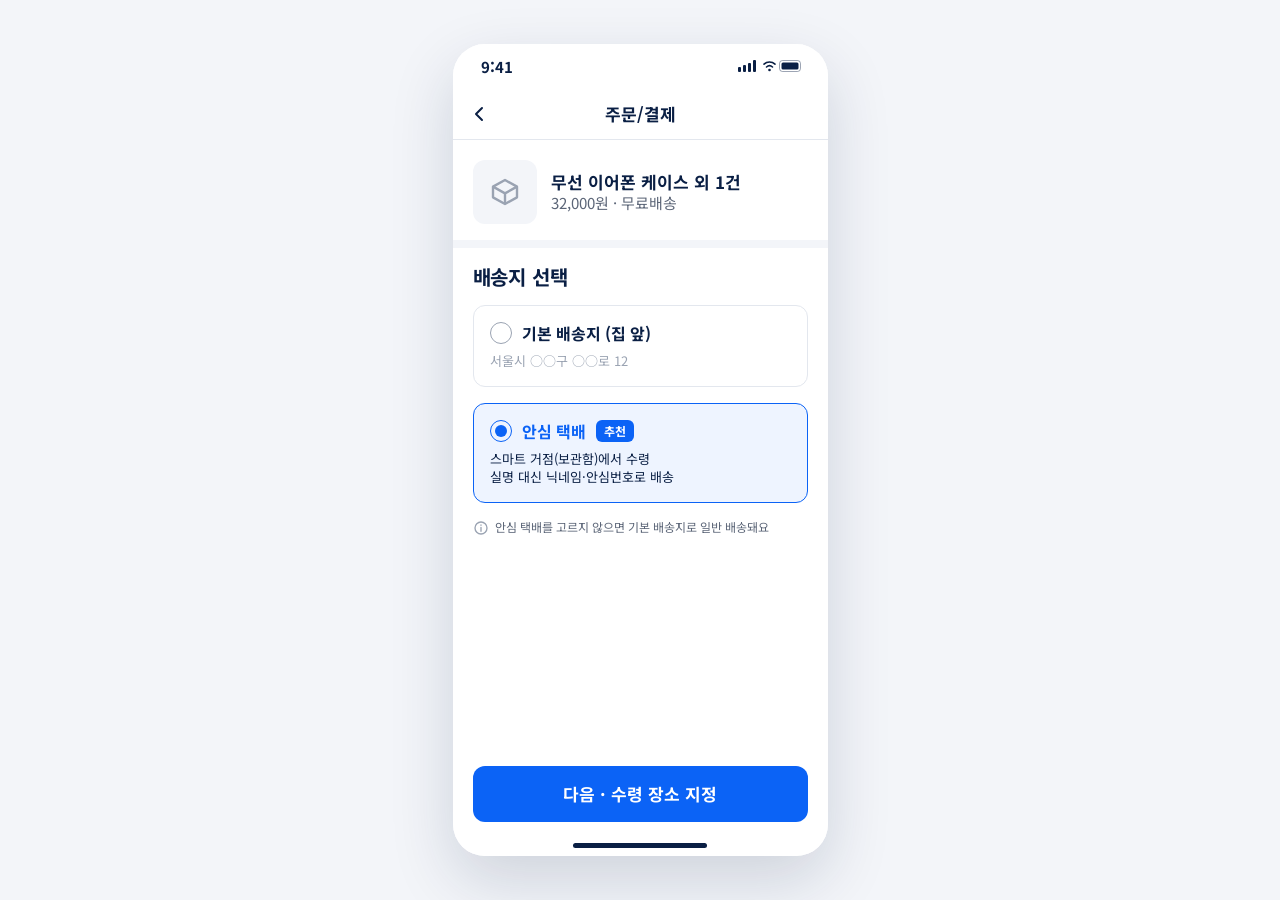
==== index.html @ 2c4c34c6 "Create index.html" ====
<!DOCTYPE html>
<html lang="ko">
<head>
  <meta charset="UTF-8" />
  <meta name="viewport" content="width=device-width, initial-scale=1, viewport-fit=cover" />
  <title>오는길택배 · 실명 없이, 내 일정에 맞춰 받는 안심 택배</title>
  <link rel="preconnect" href="https://fonts.googleapis.com" />
  <link rel="preconnect" href="https://fonts.gstatic.com" crossorigin />
  <link href="https://fonts.googleapis.com/css2?family=Noto+Sans+KR:wght@400;500;700&display=swap" rel="stylesheet" />
  <link rel="stylesheet" href="style.css" />
</head>
<body>
<main class="device" aria-live="polite">

  <!-- 공통 아이콘 -->
  <svg width="0" height="0" style="position:absolute" aria-hidden="true">
    <symbol id="i-back" viewBox="0 0 24 24"><path d="M15 18l-6-6 6-6" fill="none" stroke="currentColor" stroke-width="2" stroke-linecap="round" stroke-linejoin="round"/></symbol>
    <symbol id="i-check" viewBox="0 0 24 24"><path d="M6 12.5l4 4 8-9" fill="none" stroke="currentColor" stroke-width="2.4" stroke-linecap="round" stroke-linejoin="round"/></symbol>
    <symbol id="i-box" viewBox="0 0 24 24"><g fill="none" stroke="currentColor" stroke-width="1.8" stroke-linejoin="round"><path d="M21 8l-9-5-9 5v8l9 5 9-5V8z"/><path d="M3 8l9 5 9-5M12 13v8"/></g></symbol>
    <symbol id="i-lock" viewBox="0 0 24 24"><g fill="none" stroke="currentColor" stroke-width="2"><rect x="5" y="10" width="14" height="10" rx="2"/><path d="M8 10V7a4 4 0 0 1 8 0v3"/></g></symbol>
    <symbol id="i-info" viewBox="0 0 24 24"><g fill="none" stroke="currentColor" stroke-width="2" stroke-linecap="round"><circle cx="12" cy="12" r="9"/><path d="M12 11v6M12 7.5v.5"/></g></symbol>
    <symbol id="i-status" viewBox="0 0 66 12"><g fill="currentColor"><rect x="0" y="7" width="3" height="5" rx="1"/><rect x="5" y="5" width="3" height="7" rx="1"/><rect x="10" y="3" width="3" height="9" rx="1"/><rect x="15" y="0" width="3" height="12" rx="1"/><circle cx="31.5" cy="10" r="1.3"/><rect x="43.5" y="2.5" width="17" height="7" rx="1.5"/></g><path d="M26 4.2a8 8 0 0 1 11 0M28.5 7a4.5 4.5 0 0 1 6 0" fill="none" stroke="currentColor" stroke-width="1.6" stroke-linecap="round"/><rect x="41.5" y="0.5" width="21" height="11" rx="3" fill="none" stroke="currentColor" opacity=".4"/></symbol>
  </svg>

  <!-- ===================== 01 주문/결제 · 배송지 선택 ===================== -->
  <section class="screen is-active" id="s1" aria-label="주문/결제">
    <div class="status-bar"><span>9:41</span><svg width="66" height="12"><use href="#i-status"/></svg></div>
    <header class="nav-bar">
      <button class="back" aria-label="뒤로"><svg width="24" height="24"><use href="#i-back"/></svg></button>
      <h1 class="t-headline">주문/결제</h1>
    </header>
    <div class="content">
      <div class="product">
        <div class="thumb c-muted"><svg width="32" height="32"><use href="#i-box"/></svg></div>
        <div>
          <p class="t-body bold">무선 이어폰 케이스 외 1건</p>
          <p class="t-subhead c-gray">32,000원 · 무료배송</p>
        </div>
      </div>
      <div class="divider"></div>
      <h2 class="t-title3 bold">배송지 선택</h2>

      <div role="radiogroup" aria-label="배송지" style="display:flex;flex-direction:column;gap:16px">
        <button class="card option" role="radio" aria-checked="false" data-delivery="home">
          <span class="row"><span class="radio"></span><span class="t-callout bold option-title">기본 배송지 (집 앞)</span></span>
          <span class="t-footnote c-muted">서울시 ○○구 ○○로 12</span>
        </button>
        <button class="card option is-selected" role="radio" aria-checked="true" data-delivery="safe">
          <span class="row"><span class="radio"></span><span class="t-callout bold option-title">안심 택배</span><span class="tag solid">추천</span></span>
          <span class="t-footnote">스마트 거점(보관함)에서 수령<br />실명 대신 닉네임·안심번호로 배송</span>
        </button>
      </div>

      <p class="hint t-caption1 c-gray"><svg class="c-muted" width="16" height="16"><use href="#i-info"/></svg>안심 택배를 고르지 않으면 기본 배송지로 일반 배송돼요</p>
    </div>
    <div class="footer"><button class="btn btn-primary" id="s1-next">다음 · 수령 장소 지정</button></div>
    <div class="home-indicator"></div>
  </section>

  <!-- ===================== 02 보관함 위치 선택 ===================== -->
  <section class="screen" id="s2" aria-label="보관함 위치 선택">
    <div class="status-bar"><span>9:41</span><svg width="66" height="12"><use href="#i-status"/></svg></div>
    <header class="nav-bar">
      <button class="back" data-go="s1" aria-label="뒤로"><svg width="24" height="24"><use href="#i-back"/></svg></button>
      <h1 class="t-headline">보관함 위치 선택</h1>
    </header>
    <div class="content" style="gap:14px">
      <div class="map" aria-label="보관함 지도">
        <svg class="roads" viewBox="0 0 335 168" preserveAspectRatio="none" aria-hidden="true">
          <path d="M-10 120 L345 92" stroke="#fff" stroke-width="14"/><path d="M120 -10 L150 178" stroke="#fff" stroke-width="12"/>
          <path d="M250 -10 L235 178" stroke="#fff" stroke-width="8"/><path d="M-10 40 L345 55" stroke="#fff" stroke-width="6"/>
          <rect x="20" y="62" width="80" height="44" rx="6" fill="#E3E7EE"/><rect x="170" y="10" width="56" height="36" rx="6" fill="#E3E7EE"/><rect x="262" y="110" width="60" height="44" rx="6" fill="#E3E7EE"/>
        </svg>
        <span class="pin" style="left:18%;top:18%"></span>
        <span class="pin" style="left:87%;top:42%"></span>
        <span class="pin" style="left:61%;top:83%"></span>
        <span class="pin is-selected c-white" style="left:42%;top:52%"><svg width="18" height="18"><use href="#i-box"/></svg></span>
      </div>

      <div class="card is-selected" style="gap:4px;background:var(--white)">
        <div style="display:flex;gap:8px;align-items:center"><span class="t-callout bold">중앙역 보관함</span><span class="tag">가까운 거점</span></div>
        <p class="t-footnote c-gray">1번 출구 앞 · 퇴근 동선 · 24시간</p>
      </div>

      <div class="card surface" style="gap:10px">
        <div class="row-between"><span class="t-subhead c-gray">현재 사용 가능</span><span class="t-title3 bold c-blue">4 / 12칸</span></div>
        <div class="progress" role="progressbar" aria-valuenow="4" aria-valuemin="0" aria-valuemax="12"><span></span></div>
        <div class="row-between t-footnote"><span>소형 2칸</span><span>중형 1칸</span><span>대형 1칸</span></div>
        <p class="t-caption1 c-muted">칸 번호는 기사님이 택배 크기에 맞게 배정해요</p>
      </div>

      <h2 class="t-body bold">픽업 희망 시간</h2>
      <div class="chips" data-group="day">
        <button class="chip">오늘</button><button class="chip is-selected">내일</button><button class="chip">모레</button>
      </div>
      <div class="chips" data-group="time">
        <button class="chip">오후</button><button class="chip is-selected">저녁</button><button class="chip">밤</button>
      </div>
    </div>
    <div class="footer"><button class="btn btn-primary" data-go="s3">이 위치로 선택</button></div>
    <div class="home-indicator"></div>
  </section>

  <!-- ===================== 03 안심 배송 정보 ===================== -->
  <section class="screen" id="s3" aria-label="안심 배송 정보">
    <div class="status-bar"><span>9:41</span><svg width="66" height="12"><use href="#i-status"/></svg></div>
    <header class="nav-bar">
      <button class="back" data-go="s2" aria-label="뒤로"><svg width="24" height="24"><use href="#i-back"/></svg></button>
      <h1 class="t-headline">안심 배송 정보</h1>
    </header>
    <div class="content">
      <div class="card is-selected">
        <label class="check"><input type="checkbox" id="chk-all" checked /><span class="box c-white"><svg width="18" height="18"><use href="#i-check"/></svg></span>안심 배송 정보 사용</label>
      </div>

      <div style="display:flex;flex-direction:column;gap:8px">
        <label class="check"><input type="checkbox" id="chk-nick" checked /><span class="box c-white"><svg width="18" height="18"><use href="#i-check"/></svg></span>닉네임 사용</label>
        <div class="field" id="field-nick"><span class="t-body bold c-blue">졸린 수달</span><span class="tag">자동 발급</span></div>
      </div>
      <div style="display:flex;flex-direction:column;gap:8px">
        <label class="check"><input type="checkbox" id="chk-phone" checked /><span class="box c-white"><svg width="18" height="18"><use href="#i-check"/></svg></span>안심번호 사용</label>
        <div class="field" id="field-phone"><span class="t-body bold c-blue">050-1234-5678</span><span class="tag">자동 발급</span></div>
      </div>

      <p class="t-subhead c-gray">송장 미리보기</p>
      <div class="card invoice">
        <p class="line t-footnote"><span class="c-gray">받는 분</span><b class="c-blue" id="inv-name">졸린 수달</b></p>
        <p class="line t-footnote"><span class="c-gray" id="inv-phone-label">안심번호</span><b class="c-blue" id="inv-phone">050-1234-5678</b></p>
        <div class="barcode" id="barcode" aria-hidden="true"></div>
      </div>
      <p class="hint t-caption1 bold c-teal" id="safe-msg"><svg width="16" height="16"><use href="#i-lock"/></svg><span>실명·실제 번호는 송장에 인쇄되지 않아요</span></p>
    </div>
    <div class="footer"><button class="btn btn-primary" data-go="s4">32,000원 결제하기</button></div>
    <div class="home-indicator"></div>
  </section>

  <!-- ===================== 04 알림 · 배송 완료·비밀번호 안내 ===================== -->
  <section class="screen bg-gray" id="s4" aria-label="오는길택배 알림">
    <div class="status-bar"><span>9:41</span><svg width="66" height="12"><use href="#i-status"/></svg></div>
    <header class="nav-bar">
      <button class="back" data-go="s3" aria-label="뒤로"><svg width="24" height="24"><use href="#i-back"/></svg></button>
      <h1 class="t-headline">오는길택배</h1>
    </header>
    <div class="content" style="gap:12px">
      <div class="sender"><span class="avatar c-white"><svg width="18" height="18"><use href="#i-box"/></svg></span><span class="t-subhead bold">오는길택배</span></div>
      <div class="bubble">
        <p class="t-footnote bold c-gray">주문 완료 안내</p>
        <p class="t-subhead">중앙역 보관함 · <span class="pickup-text">내일 저녁</span> 픽업으로 접수됐어요</p>
        <p class="t-caption1 c-muted">오후 2:14</p>
      </div>
      <article class="notice">
        <div class="notice-head"><svg width="18" height="18"><use href="#i-lock"/></svg><span class="t-callout bold">배송 완료 · 비밀번호 안내</span></div>
        <div class="notice-body">
          <p class="t-callout"><span class="nick-text">졸린 수달</span>님, 택배가<br />중앙역 보관함 05번 칸에 보관됐어요.</p>
          <div class="pw-box">
            <span class="t-footnote c-gray">비밀번호</span>
            <span class="t-title1 bold c-blue pw-num">482913</span>
            <span class="t-caption1 c-gray">내일 23:00까지 보관</span>
          </div>
          <button class="btn btn-primary btn-sm" data-go="s5">수령 정보 보기</button>
        </div>
      </article>
      <p class="t-caption1 c-muted center">수령 후에는 ‘파기 완료 안내’가 이어서 와요</p>
    </div>
    <div class="home-indicator"></div>
  </section>

  <!-- ===================== 05 수령 웹 · 비밀번호 확인·수령 ===================== -->
  <section class="screen" id="s5" aria-label="택배 수령">
    <div class="status-bar"><span>9:41</span><svg width="66" height="12"><use href="#i-status"/></svg></div>
    <header class="nav-bar"><h1 class="t-headline">택배 수령</h1></header>
    <div class="content" style="gap:14px">
      <div class="center">
        <p class="t-title3 bold">중앙역 보관함 · 1번 출구 앞</p>
        <p class="t-footnote c-gray">위탁 장소 안내 · 기사님 배정 칸</p>
      </div>
      <div class="locker" id="locker" aria-label="보관함 배치도, 05번 칸 배정"></div>
      <p class="t-subhead bold c-blue center">배정된 05번 칸 · 비밀번호 확인</p>
      <div class="code" aria-label="비밀번호 4 8 2 9 1 3"><span>4</span><span>8</span><span>2</span><span>9</span><span>1</span><span>3</span></div>
      <p class="t-footnote c-gray center">보관함 키패드에 비밀번호를 누르세요</p>
      <div class="card" style="padding:14px 16px">
        <p class="t-footnote bold c-gray">수령하면</p>
        <div class="row-between t-footnote"><span>비밀번호</span><b class="c-blue">만료</b></div>
        <div class="row-between t-footnote"><span>개인정보 · 송장 데이터</span><b class="c-blue">자동 파기</b></div>
        <div class="row-between t-footnote"><span>파기 완료 안내</span><b class="c-teal">알림 전송</b></div>
      </div>
    </div>
    <div class="footer"><button class="btn btn-primary" id="s5-done">수령 완료</button></div>
    <div class="home-indicator"></div>
  </section>

  <!-- ===================== 06 수령 완료 · 정보 파기 완료 ===================== -->
  <section class="screen" id="s6" aria-label="수령 완료">
    <div class="status-bar"><span>9:41</span><svg width="66" height="12"><use href="#i-status"/></svg></div>
    <header class="nav-bar"><h1 class="t-headline">수령 완료</h1></header>
    <div class="content" style="gap:20px">
      <div class="done-hero">
        <div class="done-ring"><div class="c-white"><svg width="36" height="36"><use href="#i-check"/></svg></div></div>
        <p class="t-title1 bold">수령 완료!</p>
        <p class="t-body c-gray center">개인정보와 송장 데이터가<br />안전하게 파기됐어요.</p>
      </div>
      <div class="card surface summary">
        <div class="row-between t-subhead"><span class="c-gray">수령 장소</span><b>중앙역 보관함 05번</b></div>
        <div class="row-between t-subhead"><span class="c-gray">수령 시각</span><b id="done-time">오늘 19:42</b></div>
        <div class="row-between t-subhead"><span class="c-gray">비밀번호</span><b class="c-gray">만료됨</b></div>
        <div class="row-between t-subhead"><span class="c-gray">개인정보 · 송장</span><b class="c-teal">파기 완료</b></div>
      </div>
      <p class="hint t-caption1 bold c-teal" style="justify-content:center"><svg width="16" height="16"><use href="#i-lock"/></svg>흔적 걱정 없이 집에 가세요</p>
    </div>
    <div class="footer"><button class="btn btn-primary" data-go="s1">확인</button></div>
    <div class="home-indicator"></div>
  </section>

</main>
<script src="app.js"></script>
</body>
</html>
---- style.css ----
/* =========================================================
   오는길택배 · Design Tokens (Figma "오는길택배" 컬렉션과 동일)
   ========================================================= */
:root {
  /* Color */
  --blue-600: #0050D8;   /* Pressed */
  --blue-500: #0B63F6;   /* Primary · 테크 블루 */
  --blue-100: #D6E4FF;   /* Border */
  --blue-50:  #EEF4FF;   /* Tint */
  --navy-900: #0A1F44;   /* Text 본문 */
  --gray-600: #5B6577;   /* Text 보조 */
  --gray-400: #9AA3B2;   /* Text 비활성 */
  --gray-200: #E3E7EE;   /* Line */
  --gray-100: #F3F5F9;   /* Surface 배경 */
  --white:    #FFFFFF;
  --teal-500: #00B8A9;   /* Success */
  --red-500:  #F04452;   /* Error */

  /* Radius */
  --radius-sm: 8px;
  --radius-md: 12px;
  --radius-lg: 16px;
  --radius-full: 999px;

  /* Space */
  --space-xs: 4px;
  --space-sm: 8px;
  --space-md: 16px;
  --space-lg: 20px;
  --space-xl: 24px;

  --font: "Noto Sans KR", -apple-system, BlinkMacSystemFont, "Apple SD Gothic Neo", sans-serif;
  --shadow-card: 0 4px 16px rgba(10, 31, 68, 0.08);
}

/* =========================================================
   Typography · iOS Large(Default) 스케일 (size / line-height)
   ========================================================= */
.t-large-title { font-size: 34px; line-height: 41px; letter-spacing: -0.01em; }
.t-title1      { font-size: 28px; line-height: 34px; letter-spacing: -0.01em; }
.t-title2      { font-size: 22px; line-height: 28px; letter-spacing: -0.01em; }
.t-title3      { font-size: 20px; line-height: 25px; letter-spacing: -0.01em; }
.t-headline    { font-size: 17px; line-height: 22px; font-weight: 700; }
.t-body        { font-size: 17px; line-height: 22px; }
.t-callout     { font-size: 16px; line-height: 21px; }
.t-subhead     { font-size: 15px; line-height: 20px; }
.t-footnote    { font-size: 13px; line-height: 18px; }
.t-caption1    { font-size: 12px; line-height: 16px; }
.t-caption2    { font-size: 11px; line-height: 13px; }
.bold { font-weight: 700; }

.c-blue  { color: var(--blue-500); }
.c-gray  { color: var(--gray-600); }
.c-muted { color: var(--gray-400); }
.c-teal  { color: var(--teal-500); }
.c-white { color: var(--white); }

/* =========================================================
   Base
   ========================================================= */
* { box-sizing: border-box; margin: 0; padding: 0; }
html, body { height: 100%; }
body {
  font-family: var(--font);
  color: var(--navy-900);
  background: var(--gray-100);
  -webkit-font-smoothing: antialiased;
  display: flex;
  justify-content: center;
  align-items: center;
  min-height: 100vh;
}
button { font: inherit; color: inherit; background: none; border: 0; cursor: pointer; }
button:focus-visible, [tabindex]:focus-visible { outline: 2px solid var(--blue-500); outline-offset: 2px; }

/* 데스크톱에서는 폰 프레임, 모바일에서는 전체 화면 */
.device {
  position: relative;
  width: 375px;
  height: 812px;
  background: var(--white);
  border-radius: 32px;
  overflow: hidden;
  box-shadow: 0 24px 64px rgba(10, 31, 68, 0.16);
}
@media (max-width: 480px) {
  body { align-items: stretch; }
  .device { width: 100%; height: 100dvh; border-radius: 0; box-shadow: none; }
}

/* =========================================================
   Screen layout
   ========================================================= */
.screen {
  position: absolute;
  inset: 0;
  display: flex;
  flex-direction: column;
  background: var(--white);
  opacity: 0;
  transform: translateX(24px);
  pointer-events: none;
  transition: opacity .25s ease, transform .25s ease;
}
.screen.is-active { opacity: 1; transform: none; pointer-events: auto; }
.screen.bg-gray { background: var(--gray-100); }

.status-bar {
  height: 44px; flex-shrink: 0;
  display: flex; align-items: center; justify-content: space-between;
  padding: 0 24px 0 28px;
  font-size: 15px; font-weight: 700;
}
.nav-bar {
  position: relative; height: 52px; flex-shrink: 0;
  display: flex; align-items: center; justify-content: center;
  background: var(--white);
  border-bottom: 1px solid var(--gray-200);
}
.nav-bar .back {
  position: absolute; left: 8px; top: 50%; transform: translateY(-50%);
  width: 36px; height: 36px; display: grid; place-items: center; border-radius: var(--radius-sm);
}
.nav-bar .back:active { background: var(--gray-100); }

.content {
  flex: 1; overflow-y: auto;
  display: flex; flex-direction: column; gap: var(--space-md);
  padding: var(--space-lg);
}
.footer { padding: 12px var(--space-lg) 0; }
.home-indicator { height: 34px; flex-shrink: 0; display: flex; justify-content: center; align-items: flex-end; padding-bottom: 8px; }
.home-indicator::before { content: ""; width: 134px; height: 5px; border-radius: 3px; background: var(--navy-900); }

/* =========================================================
   Components
   ========================================================= */
/* Button */
.btn {
  width: 100%; height: 56px; border-radius: var(--radius-md);
  display: flex; align-items: center; justify-content: center;
  font-size: 17px; line-height: 22px; font-weight: 700;
  transition: background .15s ease, transform .1s ease;
}
.btn:active { transform: scale(.98); }
.btn-primary { background: var(--blue-500); color: var(--white); }
.btn-primary:hover { background: var(--blue-600); }
.btn-secondary { background: var(--blue-50); color: var(--blue-500); }
.btn:disabled { background: var(--gray-200); color: var(--gray-400); cursor: not-allowed; transform: none; }
.btn-sm { height: 48px; }

/* Card */
.card {
  border-radius: var(--radius-md);
  background: var(--white);
  border: 1px solid var(--gray-200);
  padding: var(--space-md);
  display: flex; flex-direction: column; gap: var(--space-sm);
}
.card.is-selected { background: var(--blue-50); border: 1.5px solid var(--blue-500); }
.card.surface { background: var(--gray-100); border: 0; }

/* Tag */
.tag {
  display: inline-flex; align-items: center; padding: 3px 8px; border-radius: 6px;
  background: var(--blue-50); color: var(--blue-500);
  font-size: 12px; line-height: 16px; font-weight: 700;
}
.tag.solid { background: var(--blue-500); color: var(--white); }

/* Radio option */
.option { text-align: left; width: 100%; }
.option .row { display: flex; align-items: center; gap: 10px; }
.radio {
  width: 22px; height: 22px; border-radius: 50%; flex-shrink: 0;
  border: 1.5px solid var(--gray-400); position: relative;
}
.option.is-selected .radio { border-color: var(--blue-500); }
.option.is-selected .radio::after {
  content: ""; position: absolute; inset: 4px; border-radius: 50%; background: var(--blue-500);
}
.option.is-selected .option-title { color: var(--blue-500); }

/* Checkbox row */
.check {
  display: inline-flex; align-items: center; gap: 10px; cursor: pointer;
  font-size: 17px; line-height: 22px; user-select: none;
}
.check input { position: absolute; opacity: 0; pointer-events: none; }
.check .box {
  width: 22px; height: 22px; border-radius: 6px; flex-shrink: 0;
  border: 1.5px solid var(--gray-400); background: var(--white);
  display: grid; place-items: center; transition: background .15s ease;
}
.check .box svg { opacity: 0; }
.check input:checked + .box { background: var(--blue-500); border-color: var(--blue-500); }
.check input:checked + .box svg { opacity: 1; }
.check input:focus-visible + .box { outline: 2px solid var(--blue-500); outline-offset: 2px; }

/* Field */
.field {
  display: flex; align-items: center; justify-content: space-between;
  padding: 14px 16px; border-radius: var(--radius-md);
  border: 1.5px solid var(--blue-100); background: var(--white);
  transition: opacity .2s ease;
}
.field.is-off { opacity: .4; }

/* Chip */
.chips { display: grid; grid-template-columns: repeat(3, 1fr); gap: var(--space-sm); }
.chip {
  height: 40px; border-radius: var(--radius-full);
  border: 1px solid var(--gray-200); background: var(--white);
  font-size: 15px; line-height: 20px;
}
.chip.is-selected { background: var(--blue-500); border-color: var(--blue-500); color: var(--white); font-weight: 700; }

/* Divider */
.divider { height: 8px; background: var(--gray-100); margin: 0 calc(var(--space-lg) * -1); flex-shrink: 0; }

/* Helper */
.hint { display: flex; gap: 6px; align-items: flex-start; }
.hint svg { flex-shrink: 0; margin-top: 1px; }
.row-between { display: flex; justify-content: space-between; align-items: center; }
.center { text-align: center; }

/* =========================================================
   Screen specifics
   ========================================================= */
/* 01 */
.product { display: flex; gap: 14px; align-items: center; }
.thumb { width: 64px; height: 64px; border-radius: var(--radius-md); background: var(--gray-100); display: grid; place-items: center; flex-shrink: 0; }

/* 02 */
.map { position: relative; height: 168px; border-radius: var(--radius-md); background: var(--gray-100); overflow: hidden; flex-shrink: 0; }
.map svg.roads { position: absolute; inset: 0; width: 100%; height: 100%; }
.pin {
  position: absolute; width: 14px; height: 14px; border-radius: 50%;
  background: var(--white); border: 2px solid var(--gray-400); transform: translate(-50%, -50%);
}
.pin.is-selected {
  width: 34px; height: 34px; border: 0; background: var(--blue-500);
  display: grid; place-items: center; box-shadow: 0 0 0 9px rgba(11, 99, 246, .15);
}
.progress { height: 6px; border-radius: 3px; background: var(--gray-200); overflow: hidden; }
.progress > span { display: block; height: 100%; width: 33.3%; background: var(--blue-500); border-radius: 3px; }

/* 03 */
.invoice { border-style: dashed; gap: 6px; }
.invoice .line { display: flex; gap: 6px; }
.barcode { display: flex; gap: 1.4px; height: 34px; margin-top: 4px; }
.barcode i { display: block; background: var(--navy-900); }

/* 04 */
.sender { display: flex; align-items: center; gap: 8px; }
.avatar { width: 32px; height: 32px; border-radius: 50%; background: var(--blue-500); display: grid; place-items: center; }
.bubble { background: var(--white); border-radius: var(--radius-md); padding: 14px 16px; display: flex; flex-direction: column; gap: 4px; }
.notice { background: var(--white); border-radius: var(--radius-lg); overflow: hidden; box-shadow: var(--shadow-card); }
.notice-head { background: var(--blue-500); color: var(--white); padding: 14px 16px; display: flex; gap: 8px; align-items: center; }
.notice-body { padding: 16px; display: flex; flex-direction: column; gap: 12px; }
.pw-box { background: var(--blue-50); border-radius: var(--radius-md); padding: 14px 16px; display: flex; flex-direction: column; gap: 4px; }
.pw-num { letter-spacing: .3em; }

/* 05 */
.locker { background: var(--gray-100); border-radius: var(--radius-lg); padding: 14px; display: grid; grid-template-columns: repeat(3, 1fr); gap: 8px; }
.cell {
  height: 34px; border-radius: var(--radius-sm); border: 1px solid var(--gray-200); background: var(--white);
  display: grid; place-items: center; font-size: 15px;
}
.cell.used { background: var(--gray-200); color: var(--gray-400); }
.cell.mine { background: var(--blue-500); border-color: var(--blue-500); color: var(--white); font-weight: 700; animation: pulse 1.6s ease-in-out infinite; }
@keyframes pulse { 50% { box-shadow: 0 0 0 5px rgba(11, 99, 246, .2); } }
.code { display: flex; justify-content: center; gap: 8px; }
.code span {
  width: 44px; height: 52px; border-radius: 10px; border: 1.5px solid var(--blue-500);
  display: grid; place-items: center; color: var(--blue-500);
  font-size: 22px; line-height: 28px; font-weight: 700;
}

/* 06 */
.done-hero { display: flex; flex-direction: column; align-items: center; gap: 12px; padding-top: 28px; }
.done-ring { width: 96px; height: 96px; border-radius: 50%; background: rgba(0, 184, 169, .12); display: grid; place-items: center; }
.done-ring > div { width: 64px; height: 64px; border-radius: 50%; background: var(--teal-500); display: grid; place-items: center; animation: pop .4s ease-out; }
@keyframes pop { from { transform: scale(.6); opacity: 0; } }
.summary { gap: 12px; padding: 18px 16px; }

@media (prefers-reduced-motion: reduce) {
  *, *::before, *::after { animation: none !important; transition: none !important; }
}
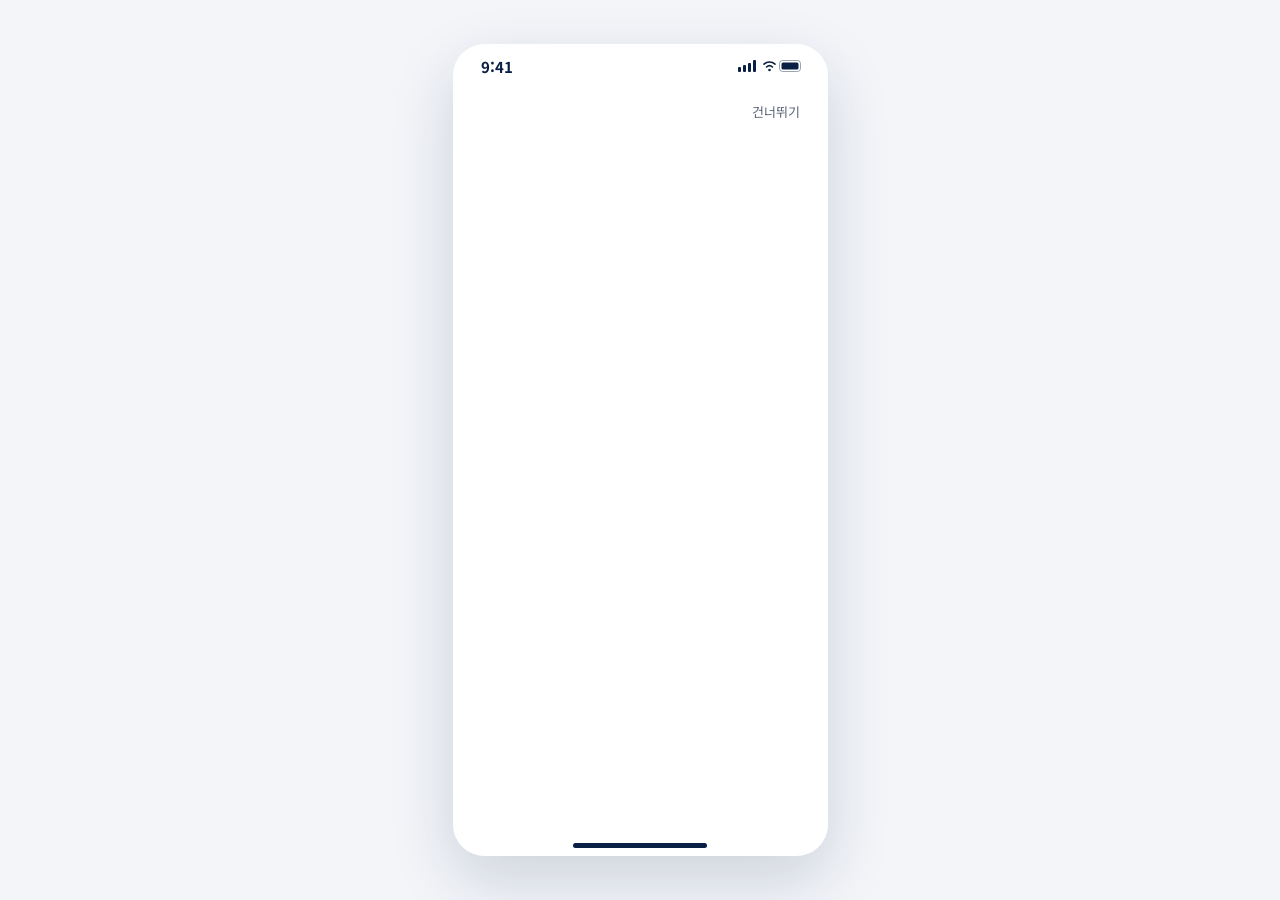
==== commit cd462fb9: "Update index.html" ====
--- a/index.html
+++ b/index.html
@@ -10,50 +10,64 @@
   <link rel="stylesheet" href="style.css" />
 </head>
 <body>
-<main class="device" aria-live="polite">
-
-  <!-- 공통 아이콘 -->
+<main class="device">
+
   <svg width="0" height="0" style="position:absolute" aria-hidden="true">
     <symbol id="i-back" viewBox="0 0 24 24"><path d="M15 18l-6-6 6-6" fill="none" stroke="currentColor" stroke-width="2" stroke-linecap="round" stroke-linejoin="round"/></symbol>
-    <symbol id="i-check" viewBox="0 0 24 24"><path d="M6 12.5l4 4 8-9" fill="none" stroke="currentColor" stroke-width="2.4" stroke-linecap="round" stroke-linejoin="round"/></symbol>
     <symbol id="i-box" viewBox="0 0 24 24"><g fill="none" stroke="currentColor" stroke-width="1.8" stroke-linejoin="round"><path d="M21 8l-9-5-9 5v8l9 5 9-5V8z"/><path d="M3 8l9 5 9-5M12 13v8"/></g></symbol>
     <symbol id="i-lock" viewBox="0 0 24 24"><g fill="none" stroke="currentColor" stroke-width="2"><rect x="5" y="10" width="14" height="10" rx="2"/><path d="M8 10V7a4 4 0 0 1 8 0v3"/></g></symbol>
     <symbol id="i-info" viewBox="0 0 24 24"><g fill="none" stroke="currentColor" stroke-width="2" stroke-linecap="round"><circle cx="12" cy="12" r="9"/><path d="M12 11v6M12 7.5v.5"/></g></symbol>
+    <symbol id="i-refresh" viewBox="0 0 24 24"><g fill="none" stroke="currentColor" stroke-width="2.2" stroke-linecap="round" stroke-linejoin="round"><path d="M20 11a8 8 0 1 0-2.3 5.7"/><path d="M20 4v7h-7"/></g></symbol>
     <symbol id="i-status" viewBox="0 0 66 12"><g fill="currentColor"><rect x="0" y="7" width="3" height="5" rx="1"/><rect x="5" y="5" width="3" height="7" rx="1"/><rect x="10" y="3" width="3" height="9" rx="1"/><rect x="15" y="0" width="3" height="12" rx="1"/><circle cx="31.5" cy="10" r="1.3"/><rect x="43.5" y="2.5" width="17" height="7" rx="1.5"/></g><path d="M26 4.2a8 8 0 0 1 11 0M28.5 7a4.5 4.5 0 0 1 6 0" fill="none" stroke="currentColor" stroke-width="1.6" stroke-linecap="round"/><rect x="41.5" y="0.5" width="21" height="11" rx="3" fill="none" stroke="currentColor" opacity=".4"/></symbol>
   </svg>
 
+  <!-- ===================== 00 스플래시 ===================== -->
+  <section class="screen is-active" id="s0" aria-label="오는길택배 시작">
+    <div class="status-bar"><span>9:41</span><svg width="66" height="12"><use href="#i-status"/></svg></div>
+    <button class="skip press" id="skip">건너뛰기</button>
+    <div class="content">
+      <div class="comments" aria-hidden="true">
+        <div class="comment"><div class="who"><span class="ava"></span><span class="t-caption1 c-muted">자취 2년차 · 1분 전</span></div><p class="t-subhead bold">현관 앞 송장에 이름이랑 번호가 그대로… 매번 찢기 귀찮아요</p></div>
+        <div class="comment"><div class="who"><span class="ava"></span><span class="t-caption1 c-muted">퇴근길 · 3분 전</span></div><p class="t-subhead bold">퇴근하면 밤인데, 택배는 하루 종일 문 앞에 방치돼요</p></div>
+        <div class="comment"><div class="who"><span class="ava"></span><span class="t-caption1 c-muted">1인 가구 · 5분 전</span></div><p class="t-subhead bold">누가 내 이름 보고 혼자 사는 거 알면 어떡하죠?</p></div>
+      </div>
+      <div class="splash-main" id="splash-main">
+        <div class="tiles" id="tiles" aria-hidden="true"><i></i><i></i><i></i><i></i><i></i><i></i><i></i><i></i><i></i></div>
+        <h1 class="t-large-title bold">이제 택배도<br /><span class="hl" id="splash-hl">실명 없이, 오는 길에</span></h1>
+        <p class="t-body c-gray">닉네임·안심번호로 주문하고<br />퇴근길 보관함에서 비밀번호로 받아요.</p>
+      </div>
+    </div>
+    <div class="footer" id="splash-cta"><button class="btn btn-primary press" data-go="s1">안심 택배 시작하기</button></div>
+    <div class="home-indicator"></div>
+  </section>
+
   <!-- ===================== 01 주문/결제 · 배송지 선택 ===================== -->
-  <section class="screen is-active" id="s1" aria-label="주문/결제">
-    <div class="status-bar"><span>9:41</span><svg width="66" height="12"><use href="#i-status"/></svg></div>
-    <header class="nav-bar">
-      <button class="back" aria-label="뒤로"><svg width="24" height="24"><use href="#i-back"/></svg></button>
+  <section class="screen" id="s1" aria-label="주문/결제">
+    <div class="status-bar"><span>9:41</span><svg width="66" height="12"><use href="#i-status"/></svg></div>
+    <header class="nav-bar">
+      <button class="back" data-back aria-label="뒤로"><svg width="24" height="24"><use href="#i-back"/></svg></button>
       <h1 class="t-headline">주문/결제</h1>
     </header>
     <div class="content">
-      <div class="product">
+      <div class="product reveal" style="--i:0">
         <div class="thumb c-muted"><svg width="32" height="32"><use href="#i-box"/></svg></div>
-        <div>
-          <p class="t-body bold">무선 이어폰 케이스 외 1건</p>
-          <p class="t-subhead c-gray">32,000원 · 무료배송</p>
-        </div>
-      </div>
-      <div class="divider"></div>
-      <h2 class="t-title3 bold">배송지 선택</h2>
-
-      <div role="radiogroup" aria-label="배송지" style="display:flex;flex-direction:column;gap:16px">
-        <button class="card option" role="radio" aria-checked="false" data-delivery="home">
+        <div><p class="t-body bold">무선 이어폰 케이스 외 1건</p><p class="t-subhead c-gray">32,000원 · 무료배송</p></div>
+      </div>
+      <div class="divider reveal" style="--i:1"></div>
+      <h2 class="t-title3 bold reveal" style="--i:2">어디서 받을까요?</h2>
+      <div role="radiogroup" aria-label="배송지" class="reveal" style="--i:3;display:flex;flex-direction:column;gap:16px">
+        <button class="card option press" role="radio" aria-checked="false" data-delivery="home">
           <span class="row"><span class="radio"></span><span class="t-callout bold option-title">기본 배송지 (집 앞)</span></span>
           <span class="t-footnote c-muted">서울시 ○○구 ○○로 12</span>
         </button>
-        <button class="card option is-selected" role="radio" aria-checked="true" data-delivery="safe">
+        <button class="card option is-selected press" role="radio" aria-checked="true" data-delivery="safe">
           <span class="row"><span class="radio"></span><span class="t-callout bold option-title">안심 택배</span><span class="tag solid">추천</span></span>
           <span class="t-footnote">스마트 거점(보관함)에서 수령<br />실명 대신 닉네임·안심번호로 배송</span>
         </button>
       </div>
-
-      <p class="hint t-caption1 c-gray"><svg class="c-muted" width="16" height="16"><use href="#i-info"/></svg>안심 택배를 고르지 않으면 기본 배송지로 일반 배송돼요</p>
-    </div>
-    <div class="footer"><button class="btn btn-primary" id="s1-next">다음 · 수령 장소 지정</button></div>
+      <p class="hint t-caption1 c-gray reveal" style="--i:4"><svg class="c-muted" width="16" height="16"><use href="#i-info"/></svg>안심 택배를 고르지 않으면 기본 배송지로 일반 배송돼요</p>
+    </div>
+    <div class="footer"><button class="btn btn-primary press" id="s1-next"><span class="label">다음 · 수령 장소 지정</span></button></div>
     <div class="home-indicator"></div>
   </section>
 
@@ -61,43 +75,36 @@
   <section class="screen" id="s2" aria-label="보관함 위치 선택">
     <div class="status-bar"><span>9:41</span><svg width="66" height="12"><use href="#i-status"/></svg></div>
     <header class="nav-bar">
-      <button class="back" data-go="s1" aria-label="뒤로"><svg width="24" height="24"><use href="#i-back"/></svg></button>
+      <button class="back" data-back aria-label="뒤로"><svg width="24" height="24"><use href="#i-back"/></svg></button>
       <h1 class="t-headline">보관함 위치 선택</h1>
     </header>
     <div class="content" style="gap:14px">
-      <div class="map" aria-label="보관함 지도">
+      <div class="map reveal" style="--i:0" id="map">
         <svg class="roads" viewBox="0 0 335 168" preserveAspectRatio="none" aria-hidden="true">
           <path d="M-10 120 L345 92" stroke="#fff" stroke-width="14"/><path d="M120 -10 L150 178" stroke="#fff" stroke-width="12"/>
           <path d="M250 -10 L235 178" stroke="#fff" stroke-width="8"/><path d="M-10 40 L345 55" stroke="#fff" stroke-width="6"/>
           <rect x="20" y="62" width="80" height="44" rx="6" fill="#E3E7EE"/><rect x="170" y="10" width="56" height="36" rx="6" fill="#E3E7EE"/><rect x="262" y="110" width="60" height="44" rx="6" fill="#E3E7EE"/>
         </svg>
-        <span class="pin" style="left:18%;top:18%"></span>
-        <span class="pin" style="left:87%;top:42%"></span>
-        <span class="pin" style="left:61%;top:83%"></span>
-        <span class="pin is-selected c-white" style="left:42%;top:52%"><svg width="18" height="18"><use href="#i-box"/></svg></span>
-      </div>
-
-      <div class="card is-selected" style="gap:4px;background:var(--white)">
-        <div style="display:flex;gap:8px;align-items:center"><span class="t-callout bold">중앙역 보관함</span><span class="tag">가까운 거점</span></div>
-        <p class="t-footnote c-gray">1번 출구 앞 · 퇴근 동선 · 24시간</p>
-      </div>
-
-      <div class="card surface" style="gap:10px">
-        <div class="row-between"><span class="t-subhead c-gray">현재 사용 가능</span><span class="t-title3 bold c-blue">4 / 12칸</span></div>
-        <div class="progress" role="progressbar" aria-valuenow="4" aria-valuemin="0" aria-valuemax="12"><span></span></div>
-        <div class="row-between t-footnote"><span>소형 2칸</span><span>중형 1칸</span><span>대형 1칸</span></div>
-        <p class="t-caption1 c-muted">칸 번호는 기사님이 택배 크기에 맞게 배정해요</p>
-      </div>
-
-      <h2 class="t-body bold">픽업 희망 시간</h2>
-      <div class="chips" data-group="day">
-        <button class="chip">오늘</button><button class="chip is-selected">내일</button><button class="chip">모레</button>
-      </div>
-      <div class="chips" data-group="time">
-        <button class="chip">오후</button><button class="chip is-selected">저녁</button><button class="chip">밤</button>
-      </div>
-    </div>
-    <div class="footer"><button class="btn btn-primary" data-go="s3">이 위치로 선택</button></div>
+      </div>
+      <div class="card is-selected locker-card reveal" style="--i:1;gap:4px;background:var(--white)" id="locker-card">
+        <div style="display:flex;gap:8px;align-items:center"><span class="t-callout bold" id="lk-name">중앙역 보관함</span><span class="tag" id="lk-tag">가까운 거점</span></div>
+        <p class="t-footnote c-gray" id="lk-desc">1번 출구 앞 · 퇴근 동선 · 24시간</p>
+      </div>
+      <div class="card surface reveal" style="--i:2;gap:10px">
+        <div class="row-between"><span class="t-subhead c-gray">현재 사용 가능</span><span class="t-title3 bold c-blue"><span id="lk-avail">0</span> / 12칸</span></div>
+        <div class="progress"><span id="lk-bar"></span></div>
+        <div class="row-between t-footnote" id="lk-sizes"><span>소형 2칸</span><span>중형 1칸</span><span>대형 1칸</span></div>
+        <p class="t-caption1 c-muted">핀을 눌러 다른 보관함도 볼 수 있어요</p>
+      </div>
+      <h2 class="t-body bold reveal" style="--i:3">언제 찾으러 갈까요?</h2>
+      <div class="chips reveal" style="--i:4" data-group="day">
+        <button class="chip press">오늘</button><button class="chip press is-selected">내일</button><button class="chip press">모레</button>
+      </div>
+      <div class="chips reveal" style="--i:5" data-group="time">
+        <button class="chip press">오후</button><button class="chip press is-selected">저녁</button><button class="chip press">밤</button>
+      </div>
+    </div>
+    <div class="footer"><button class="btn btn-primary press" id="s2-next">이 위치로 선택</button></div>
     <div class="home-indicator"></div>
   </section>
 
@@ -105,111 +112,136 @@
   <section class="screen" id="s3" aria-label="안심 배송 정보">
     <div class="status-bar"><span>9:41</span><svg width="66" height="12"><use href="#i-status"/></svg></div>
     <header class="nav-bar">
-      <button class="back" data-go="s2" aria-label="뒤로"><svg width="24" height="24"><use href="#i-back"/></svg></button>
+      <button class="back" data-back aria-label="뒤로"><svg width="24" height="24"><use href="#i-back"/></svg></button>
       <h1 class="t-headline">안심 배송 정보</h1>
     </header>
     <div class="content">
-      <div class="card is-selected">
-        <label class="check"><input type="checkbox" id="chk-all" checked /><span class="box c-white"><svg width="18" height="18"><use href="#i-check"/></svg></span>안심 배송 정보 사용</label>
-      </div>
-
-      <div style="display:flex;flex-direction:column;gap:8px">
-        <label class="check"><input type="checkbox" id="chk-nick" checked /><span class="box c-white"><svg width="18" height="18"><use href="#i-check"/></svg></span>닉네임 사용</label>
-        <div class="field" id="field-nick"><span class="t-body bold c-blue">졸린 수달</span><span class="tag">자동 발급</span></div>
-      </div>
-      <div style="display:flex;flex-direction:column;gap:8px">
-        <label class="check"><input type="checkbox" id="chk-phone" checked /><span class="box c-white"><svg width="18" height="18"><use href="#i-check"/></svg></span>안심번호 사용</label>
-        <div class="field" id="field-phone"><span class="t-body bold c-blue">050-1234-5678</span><span class="tag">자동 발급</span></div>
-      </div>
-
-      <p class="t-subhead c-gray">송장 미리보기</p>
-      <div class="card invoice">
+      <div class="card is-selected reveal" style="--i:0">
+        <label class="check"><input type="checkbox" id="chk-all" checked /><span class="box c-white"><svg width="18" height="18" viewBox="0 0 24 24"><path d="M6 12.5l4 4 8-9" fill="none" stroke="currentColor" stroke-width="2.4" stroke-linecap="round" stroke-linejoin="round"/></svg></span>안심 배송 정보 사용</label>
+      </div>
+      <div class="reveal" style="--i:1;display:flex;flex-direction:column;gap:8px">
+        <label class="check"><input type="checkbox" id="chk-nick" checked /><span class="box c-white"><svg width="18" height="18" viewBox="0 0 24 24"><path d="M6 12.5l4 4 8-9" fill="none" stroke="currentColor" stroke-width="2.4" stroke-linecap="round" stroke-linejoin="round"/></svg></span>닉네임 사용</label>
+        <div class="field" id="field-nick"><span class="t-body bold c-blue slot" id="nick-val">졸린 수달</span><button class="reroll press" id="reroll-nick"><svg width="12" height="12"><use href="#i-refresh"/></svg>다시 뽑기</button></div>
+      </div>
+      <div class="reveal" style="--i:2;display:flex;flex-direction:column;gap:8px">
+        <label class="check"><input type="checkbox" id="chk-phone" checked /><span class="box c-white"><svg width="18" height="18" viewBox="0 0 24 24"><path d="M6 12.5l4 4 8-9" fill="none" stroke="currentColor" stroke-width="2.4" stroke-linecap="round" stroke-linejoin="round"/></svg></span>안심번호 사용</label>
+        <div class="field" id="field-phone"><span class="t-body bold c-blue slot" id="phone-val">050-1234-5678</span><button class="reroll press" id="reroll-phone"><svg width="12" height="12"><use href="#i-refresh"/></svg>다시 뽑기</button></div>
+      </div>
+      <p class="t-subhead c-gray reveal" style="--i:3">송장 미리보기</p>
+      <div class="card invoice reveal" style="--i:4">
         <p class="line t-footnote"><span class="c-gray">받는 분</span><b class="c-blue" id="inv-name">졸린 수달</b></p>
         <p class="line t-footnote"><span class="c-gray" id="inv-phone-label">안심번호</span><b class="c-blue" id="inv-phone">050-1234-5678</b></p>
         <div class="barcode" id="barcode" aria-hidden="true"></div>
       </div>
-      <p class="hint t-caption1 bold c-teal" id="safe-msg"><svg width="16" height="16"><use href="#i-lock"/></svg><span>실명·실제 번호는 송장에 인쇄되지 않아요</span></p>
-    </div>
-    <div class="footer"><button class="btn btn-primary" data-go="s4">32,000원 결제하기</button></div>
-    <div class="home-indicator"></div>
-  </section>
-
-  <!-- ===================== 04 알림 · 배송 완료·비밀번호 안내 ===================== -->
+      <p class="hint t-caption1 bold c-teal reveal" style="--i:5" id="safe-msg"><svg width="16" height="16"><use href="#i-lock"/></svg><span>실명·실제 번호는 송장에 인쇄되지 않아요</span></p>
+    </div>
+    <div class="footer"><button class="btn btn-primary press" data-go="s4">32,000원 결제하기</button></div>
+    <div class="home-indicator"></div>
+  </section>
+
+  <!-- ===================== 04 알림 · 배송 추적 · 비밀번호 ===================== -->
   <section class="screen bg-gray" id="s4" aria-label="오는길택배 알림">
     <div class="status-bar"><span>9:41</span><svg width="66" height="12"><use href="#i-status"/></svg></div>
     <header class="nav-bar">
-      <button class="back" data-go="s3" aria-label="뒤로"><svg width="24" height="24"><use href="#i-back"/></svg></button>
+      <button class="back" data-back aria-label="뒤로"><svg width="24" height="24"><use href="#i-back"/></svg></button>
       <h1 class="t-headline">오는길택배</h1>
     </header>
     <div class="content" style="gap:12px">
-      <div class="sender"><span class="avatar c-white"><svg width="18" height="18"><use href="#i-box"/></svg></span><span class="t-subhead bold">오는길택배</span></div>
-      <div class="bubble">
+      <div class="sender reveal" style="--i:0"><span class="avatar c-white"><svg width="18" height="18"><use href="#i-box"/></svg></span><span class="t-subhead bold">오는길택배</span></div>
+      <div class="bubble reveal" style="--i:1">
         <p class="t-footnote bold c-gray">주문 완료 안내</p>
-        <p class="t-subhead">중앙역 보관함 · <span class="pickup-text">내일 저녁</span> 픽업으로 접수됐어요</p>
-        <p class="t-caption1 c-muted">오후 2:14</p>
-      </div>
-      <article class="notice">
+        <p class="t-subhead"><span class="lk-name-text">중앙역 보관함</span> · <span class="pickup-text">내일 저녁</span> 픽업으로 접수됐어요</p>
+      </div>
+      <div class="track reveal" style="--i:2">
+        <div class="row-between"><span class="t-subhead bold">배송 현황</span><span class="t-caption1 c-blue bold" id="track-status">택배사 집하 완료</span></div>
+        <div class="track-line">
+          <span class="rail"></span><span class="fill" id="track-fill"></span>
+          <span class="node" style="left:0%"></span><span class="node" style="left:50%"></span><span class="node" style="left:100%"></span>
+          <span class="truck" id="truck"><svg width="16" height="16"><use href="#i-box"/></svg></span>
+        </div>
+        <div class="track-labels" id="track-labels"><span>집하</span><span>중간 허브</span><span class="lk-name-text">중앙역 보관함</span></div>
+      </div>
+      <article class="notice" id="notice">
         <div class="notice-head"><svg width="18" height="18"><use href="#i-lock"/></svg><span class="t-callout bold">배송 완료 · 비밀번호 안내</span></div>
         <div class="notice-body">
-          <p class="t-callout"><span class="nick-text">졸린 수달</span>님, 택배가<br />중앙역 보관함 05번 칸에 보관됐어요.</p>
+          <p class="t-callout"><span class="nick-text">졸린 수달</span>님, 택배가<br /><span class="lk-name-text">중앙역 보관함</span> 05번 칸에 보관됐어요.</p>
           <div class="pw-box">
             <span class="t-footnote c-gray">비밀번호</span>
-            <span class="t-title1 bold c-blue pw-num">482913</span>
+            <span class="t-title1 bold c-blue pw-num" id="pw-num"><span>0</span><span>0</span><span>0</span><span>0</span><span>0</span><span>0</span></span>
             <span class="t-caption1 c-gray">내일 23:00까지 보관</span>
           </div>
-          <button class="btn btn-primary btn-sm" data-go="s5">수령 정보 보기</button>
+          <button class="btn btn-primary btn-sm press" data-go="s5">수령 정보 보기</button>
         </div>
       </article>
-      <p class="t-caption1 c-muted center">수령 후에는 ‘파기 완료 안내’가 이어서 와요</p>
-    </div>
-    <div class="home-indicator"></div>
-  </section>
-
-  <!-- ===================== 05 수령 웹 · 비밀번호 확인·수령 ===================== -->
+    </div>
+    <div class="home-indicator"></div>
+  </section>
+
+  <!-- ===================== 05 수령 웹 · 키패드 ===================== -->
   <section class="screen" id="s5" aria-label="택배 수령">
     <div class="status-bar"><span>9:41</span><svg width="66" height="12"><use href="#i-status"/></svg></div>
-    <header class="nav-bar"><h1 class="t-headline">택배 수령</h1></header>
-    <div class="content" style="gap:14px">
-      <div class="center">
-        <p class="t-title3 bold">중앙역 보관함 · 1번 출구 앞</p>
-        <p class="t-footnote c-gray">위탁 장소 안내 · 기사님 배정 칸</p>
-      </div>
-      <div class="locker" id="locker" aria-label="보관함 배치도, 05번 칸 배정"></div>
-      <p class="t-subhead bold c-blue center">배정된 05번 칸 · 비밀번호 확인</p>
-      <div class="code" aria-label="비밀번호 4 8 2 9 1 3"><span>4</span><span>8</span><span>2</span><span>9</span><span>1</span><span>3</span></div>
-      <p class="t-footnote c-gray center">보관함 키패드에 비밀번호를 누르세요</p>
-      <div class="card" style="padding:14px 16px">
-        <p class="t-footnote bold c-gray">수령하면</p>
-        <div class="row-between t-footnote"><span>비밀번호</span><b class="c-blue">만료</b></div>
-        <div class="row-between t-footnote"><span>개인정보 · 송장 데이터</span><b class="c-blue">자동 파기</b></div>
-        <div class="row-between t-footnote"><span>파기 완료 안내</span><b class="c-teal">알림 전송</b></div>
-      </div>
-    </div>
-    <div class="footer"><button class="btn btn-primary" id="s5-done">수령 완료</button></div>
-    <div class="home-indicator"></div>
-  </section>
-
-  <!-- ===================== 06 수령 완료 · 정보 파기 완료 ===================== -->
+    <header class="nav-bar">
+      <button class="back" data-back aria-label="뒤로"><svg width="24" height="24"><use href="#i-back"/></svg></button>
+      <h1 class="t-headline">택배 수령</h1>
+    </header>
+    <div class="content" style="gap:12px;padding-bottom:8px">
+      <div class="center reveal" style="--i:0">
+        <p class="t-title3 bold"><span class="lk-name-text">중앙역 보관함</span></p>
+        <p class="t-footnote c-gray">기사님이 배정한 칸을 찾고 있어요</p>
+      </div>
+      <div class="locker reveal" style="--i:1" id="locker"></div>
+      <p class="t-subhead bold center reveal" style="--i:2" id="code-label">비밀번호 6자리를 입력하세요</p>
+      <div class="code reveal" style="--i:3" id="code"><span></span><span></span><span></span><span></span><span></span><span></span></div>
+      <p class="t-caption1 c-gray center reveal" style="--i:4">알림으로 받은 비밀번호 · <button class="autofill" id="autofill">자동 입력</button></p>
+      <div class="keypad reveal" style="--i:5" id="keypad"></div>
+    </div>
+    <div class="home-indicator"></div>
+  </section>
+
+  <!-- ===================== 06 수령 · 파기 완료 ===================== -->
   <section class="screen" id="s6" aria-label="수령 완료">
     <div class="status-bar"><span>9:41</span><svg width="66" height="12"><use href="#i-status"/></svg></div>
     <header class="nav-bar"><h1 class="t-headline">수령 완료</h1></header>
     <div class="content" style="gap:20px">
-      <div class="done-hero">
-        <div class="done-ring"><div class="c-white"><svg width="36" height="36"><use href="#i-check"/></svg></div></div>
+      <div class="card invoice shred" id="shred">
+        <p class="t-caption1 bold status" id="shred-status">송장 정보를 파기하고 있어요…</p>
+        <p class="line t-footnote"><span class="c-gray">받는 분</span><b class="c-blue shred-text nick-text">졸린 수달</b></p>
+        <p class="line t-footnote"><span class="c-gray">안심번호</span><b class="c-blue shred-text">050-1234-5678</b></p>
+        <p class="line t-footnote"><span class="c-gray">보관 칸</span><b class="c-blue shred-text">05번 · 482913</b></p>
+      </div>
+      <div class="done-hero" id="done-hero">
+        <div class="done-ring"><div class="c-white"><svg width="36" height="36" viewBox="0 0 24 24"><path d="M6 12.5l4 4 8-9" fill="none" stroke="currentColor" stroke-width="2.6" stroke-linecap="round" stroke-linejoin="round"/></svg></div></div>
         <p class="t-title1 bold">수령 완료!</p>
         <p class="t-body c-gray center">개인정보와 송장 데이터가<br />안전하게 파기됐어요.</p>
       </div>
-      <div class="card surface summary">
-        <div class="row-between t-subhead"><span class="c-gray">수령 장소</span><b>중앙역 보관함 05번</b></div>
+      <div class="card surface summary" id="summary">
+        <div class="row-between t-subhead"><span class="c-gray">수령 장소</span><b><span class="lk-name-text">중앙역 보관함</span> 05번</b></div>
         <div class="row-between t-subhead"><span class="c-gray">수령 시각</span><b id="done-time">오늘 19:42</b></div>
         <div class="row-between t-subhead"><span class="c-gray">비밀번호</span><b class="c-gray">만료됨</b></div>
         <div class="row-between t-subhead"><span class="c-gray">개인정보 · 송장</span><b class="c-teal">파기 완료</b></div>
       </div>
-      <p class="hint t-caption1 bold c-teal" style="justify-content:center"><svg width="16" height="16"><use href="#i-lock"/></svg>흔적 걱정 없이 집에 가세요</p>
-    </div>
-    <div class="footer"><button class="btn btn-primary" data-go="s1">확인</button></div>
-    <div class="home-indicator"></div>
-  </section>
+      <p class="hint t-caption1 bold c-teal after" id="after" style="justify-content:center"><svg width="16" height="16"><use href="#i-lock"/></svg>흔적 걱정 없이 집에 가세요</p>
+    </div>
+    <div class="footer"><button class="btn btn-primary press" id="s6-done">확인</button></div>
+    <div class="home-indicator"></div>
+  </section>
+
+  <!-- 공통: 하단 시트 · 토스트 -->
+  <div class="dim" id="dim"></div>
+  <div class="sheet" id="sheet" role="dialog" aria-modal="true" aria-labelledby="sheet-title">
+    <div class="grab"></div>
+    <h2 class="t-title2 bold" id="sheet-title"><span class="lk-name-text">중앙역 보관함</span>에서<br /><span class="pickup-text">내일 저녁</span>에 받을게요</h2>
+    <div class="sum">
+      <div class="row-between t-subhead"><span class="c-gray">보관 칸</span><b>도착하면 기사님이 배정</b></div>
+      <div class="row-between t-subhead"><span class="c-gray">보관 기간</span><b>도착 후 다음 날 23시까지</b></div>
+      <div class="row-between t-subhead"><span class="c-gray">수령 방법</span><b>6자리 비밀번호</b></div>
+    </div>
+    <div class="btns">
+      <button class="btn btn-secondary press" id="sheet-cancel">다시 고를게요</button>
+      <button class="btn btn-primary press" id="sheet-ok">좋아요</button>
+    </div>
+  </div>
+  <div class="toast" id="toast" role="status"></div>
 
 </main>
 <script src="app.js"></script>
--- a/style.css
+++ b/style.css
@@ -2,288 +2,348 @@
    오는길택배 · Design Tokens (Figma "오는길택배" 컬렉션과 동일)
    ========================================================= */
 :root {
-  /* Color */
-  --blue-600: #0050D8;   /* Pressed */
-  --blue-500: #0B63F6;   /* Primary · 테크 블루 */
-  --blue-100: #D6E4FF;   /* Border */
-  --blue-50:  #EEF4FF;   /* Tint */
-  --navy-900: #0A1F44;   /* Text 본문 */
-  --gray-600: #5B6577;   /* Text 보조 */
-  --gray-400: #9AA3B2;   /* Text 비활성 */
-  --gray-200: #E3E7EE;   /* Line */
-  --gray-100: #F3F5F9;   /* Surface 배경 */
+  --blue-600: #0050D8;
+  --blue-500: #0B63F6;
+  --blue-100: #D6E4FF;
+  --blue-50:  #EEF4FF;
+  --navy-900: #0A1F44;
+  --gray-600: #5B6577;
+  --gray-400: #9AA3B2;
+  --gray-200: #E3E7EE;
+  --gray-100: #F3F5F9;
   --white:    #FFFFFF;
-  --teal-500: #00B8A9;   /* Success */
-  --red-500:  #F04452;   /* Error */
-
-  /* Radius */
+  --teal-500: #00B8A9;
+  --red-500:  #F04452;
+
   --radius-sm: 8px;
   --radius-md: 12px;
   --radius-lg: 16px;
   --radius-full: 999px;
-
-  /* Space */
-  --space-xs: 4px;
   --space-sm: 8px;
   --space-md: 16px;
   --space-lg: 20px;
-  --space-xl: 24px;
 
   --font: "Noto Sans KR", -apple-system, BlinkMacSystemFont, "Apple SD Gothic Neo", sans-serif;
-  --shadow-card: 0 4px 16px rgba(10, 31, 68, 0.08);
-}
-
-/* =========================================================
-   Typography · iOS Large(Default) 스케일 (size / line-height)
-   ========================================================= */
-.t-large-title { font-size: 34px; line-height: 41px; letter-spacing: -0.01em; }
-.t-title1      { font-size: 28px; line-height: 34px; letter-spacing: -0.01em; }
-.t-title2      { font-size: 22px; line-height: 28px; letter-spacing: -0.01em; }
-.t-title3      { font-size: 20px; line-height: 25px; letter-spacing: -0.01em; }
-.t-headline    { font-size: 17px; line-height: 22px; font-weight: 700; }
-.t-body        { font-size: 17px; line-height: 22px; }
-.t-callout     { font-size: 16px; line-height: 21px; }
-.t-subhead     { font-size: 15px; line-height: 20px; }
-.t-footnote    { font-size: 13px; line-height: 18px; }
-.t-caption1    { font-size: 12px; line-height: 16px; }
-.t-caption2    { font-size: 11px; line-height: 13px; }
+  --ease: cubic-bezier(.2, .8, .2, 1);
+  --spring: cubic-bezier(.34, 1.56, .64, 1);
+  --shadow-card: 0 4px 16px rgba(10, 31, 68, .08);
+}
+
+/* ---------- Typography · iOS Large(Default) ---------- */
+.t-large-title { font-size: 34px; line-height: 41px; letter-spacing: -.01em; }
+.t-title1   { font-size: 28px; line-height: 34px; letter-spacing: -.01em; }
+.t-title2   { font-size: 22px; line-height: 28px; letter-spacing: -.01em; }
+.t-title3   { font-size: 20px; line-height: 25px; letter-spacing: -.01em; }
+.t-headline { font-size: 17px; line-height: 22px; font-weight: 700; }
+.t-body     { font-size: 17px; line-height: 22px; }
+.t-callout  { font-size: 16px; line-height: 21px; }
+.t-subhead  { font-size: 15px; line-height: 20px; }
+.t-footnote { font-size: 13px; line-height: 18px; }
+.t-caption1 { font-size: 12px; line-height: 16px; }
+.t-caption2 { font-size: 11px; line-height: 13px; }
 .bold { font-weight: 700; }
-
-.c-blue  { color: var(--blue-500); }
-.c-gray  { color: var(--gray-600); }
+.c-blue { color: var(--blue-500); }
+.c-gray { color: var(--gray-600); }
 .c-muted { color: var(--gray-400); }
-.c-teal  { color: var(--teal-500); }
+.c-teal { color: var(--teal-500); }
 .c-white { color: var(--white); }
 
-/* =========================================================
-   Base
-   ========================================================= */
+/* ---------- Base ---------- */
 * { box-sizing: border-box; margin: 0; padding: 0; }
 html, body { height: 100%; }
 body {
-  font-family: var(--font);
-  color: var(--navy-900);
-  background: var(--gray-100);
-  -webkit-font-smoothing: antialiased;
-  display: flex;
-  justify-content: center;
-  align-items: center;
-  min-height: 100vh;
+  font-family: var(--font); color: var(--navy-900); background: var(--gray-100);
+  -webkit-font-smoothing: antialiased; -webkit-tap-highlight-color: transparent;
+  display: flex; justify-content: center; align-items: center; min-height: 100vh;
 }
 button { font: inherit; color: inherit; background: none; border: 0; cursor: pointer; }
-button:focus-visible, [tabindex]:focus-visible { outline: 2px solid var(--blue-500); outline-offset: 2px; }
-
-/* 데스크톱에서는 폰 프레임, 모바일에서는 전체 화면 */
+button:focus-visible { outline: 2px solid var(--blue-500); outline-offset: 2px; }
+
 .device {
-  position: relative;
-  width: 375px;
-  height: 812px;
-  background: var(--white);
-  border-radius: 32px;
-  overflow: hidden;
-  box-shadow: 0 24px 64px rgba(10, 31, 68, 0.16);
+  position: relative; width: 375px; height: 812px; background: var(--white);
+  border-radius: 32px; overflow: hidden; overflow: clip; box-shadow: 0 24px 64px rgba(10, 31, 68, .16);
 }
 @media (max-width: 480px) {
   body { align-items: stretch; }
   .device { width: 100%; height: 100dvh; border-radius: 0; box-shadow: none; }
 }
 
-/* =========================================================
-   Screen layout
-   ========================================================= */
+/* ---------- 화면 전환: 오른쪽에서 밀려 들어오기 ---------- */
 .screen {
-  position: absolute;
-  inset: 0;
-  display: flex;
-  flex-direction: column;
-  background: var(--white);
-  opacity: 0;
-  transform: translateX(24px);
-  pointer-events: none;
-  transition: opacity .25s ease, transform .25s ease;
-}
-.screen.is-active { opacity: 1; transform: none; pointer-events: auto; }
+  position: absolute; inset: 0; display: flex; flex-direction: column; background: var(--white);
+  transform: translateX(100%); visibility: hidden;
+  transition: transform .42s var(--ease), visibility 0s .42s;
+}
+.screen.is-active {
+  transform: none; visibility: visible; z-index: 2;
+  box-shadow: -12px 0 32px rgba(10, 31, 68, .08);
+  transition: transform .42s var(--ease), visibility 0s;
+}
+.screen.is-behind { transform: translateX(-28%); }
 .screen.bg-gray { background: var(--gray-100); }
 
+/* 제목·요소가 아래에서 떠오르기 */
+.reveal { opacity: 0; }
+.screen.is-active .reveal { animation: rise .55s var(--ease) both; animation-delay: calc(var(--i, 0) * 70ms + 140ms); }
+@keyframes rise { from { opacity: 0; transform: translateY(14px); } to { opacity: 1; transform: none; } }
+
 .status-bar {
-  height: 44px; flex-shrink: 0;
-  display: flex; align-items: center; justify-content: space-between;
-  padding: 0 24px 0 28px;
-  font-size: 15px; font-weight: 700;
+  height: 44px; flex-shrink: 0; display: flex; align-items: center; justify-content: space-between;
+  padding: 0 24px 0 28px; font-size: 15px; font-weight: 700;
 }
 .nav-bar {
-  position: relative; height: 52px; flex-shrink: 0;
-  display: flex; align-items: center; justify-content: center;
-  background: var(--white);
-  border-bottom: 1px solid var(--gray-200);
+  position: relative; height: 52px; flex-shrink: 0; display: flex; align-items: center; justify-content: center;
+  background: var(--white); border-bottom: 1px solid var(--gray-200);
 }
 .nav-bar .back {
   position: absolute; left: 8px; top: 50%; transform: translateY(-50%);
   width: 36px; height: 36px; display: grid; place-items: center; border-radius: var(--radius-sm);
 }
 .nav-bar .back:active { background: var(--gray-100); }
-
-.content {
-  flex: 1; overflow-y: auto;
-  display: flex; flex-direction: column; gap: var(--space-md);
-  padding: var(--space-lg);
-}
+.content { flex: 1; overflow-y: auto; display: flex; flex-direction: column; gap: var(--space-md); padding: var(--space-lg); }
 .footer { padding: 12px var(--space-lg) 0; }
 .home-indicator { height: 34px; flex-shrink: 0; display: flex; justify-content: center; align-items: flex-end; padding-bottom: 8px; }
 .home-indicator::before { content: ""; width: 134px; height: 5px; border-radius: 3px; background: var(--navy-900); }
 
-/* =========================================================
-   Components
-   ========================================================= */
-/* Button */
+/* ---------- 누르면 살짝 작아지는 공통 피드백 ---------- */
+.press { transition: transform .18s var(--ease), background .15s ease, border-color .15s ease; }
+.press:active { transform: scale(.96); }
+
+/* ---------- Components ---------- */
 .btn {
-  width: 100%; height: 56px; border-radius: var(--radius-md);
-  display: flex; align-items: center; justify-content: center;
-  font-size: 17px; line-height: 22px; font-weight: 700;
-  transition: background .15s ease, transform .1s ease;
-}
-.btn:active { transform: scale(.98); }
+  width: 100%; height: 56px; border-radius: var(--radius-md); display: flex; align-items: center; justify-content: center;
+  font-size: 17px; line-height: 22px; font-weight: 700; overflow: hidden;
+}
 .btn-primary { background: var(--blue-500); color: var(--white); }
 .btn-primary:hover { background: var(--blue-600); }
 .btn-secondary { background: var(--blue-50); color: var(--blue-500); }
-.btn:disabled { background: var(--gray-200); color: var(--gray-400); cursor: not-allowed; transform: none; }
 .btn-sm { height: 48px; }
-
-/* Card */
+.btn .label { display: inline-block; }
+.btn .label.swap { animation: labelSwap .35s var(--ease); }
+@keyframes labelSwap { 0% { transform: translateY(0); opacity: 1; } 45% { transform: translateY(-120%); opacity: 0; } 55% { transform: translateY(120%); opacity: 0; } 100% { transform: none; opacity: 1; } }
+
 .card {
-  border-radius: var(--radius-md);
-  background: var(--white);
-  border: 1px solid var(--gray-200);
-  padding: var(--space-md);
-  display: flex; flex-direction: column; gap: var(--space-sm);
+  border-radius: var(--radius-md); background: var(--white); border: 1px solid var(--gray-200);
+  padding: var(--space-md); display: flex; flex-direction: column; gap: var(--space-sm);
 }
 .card.is-selected { background: var(--blue-50); border: 1.5px solid var(--blue-500); }
 .card.surface { background: var(--gray-100); border: 0; }
 
-/* Tag */
 .tag {
-  display: inline-flex; align-items: center; padding: 3px 8px; border-radius: 6px;
-  background: var(--blue-50); color: var(--blue-500);
-  font-size: 12px; line-height: 16px; font-weight: 700;
+  display: inline-flex; align-items: center; gap: 4px; padding: 3px 8px; border-radius: 6px;
+  background: var(--blue-50); color: var(--blue-500); font-size: 12px; line-height: 16px; font-weight: 700;
 }
 .tag.solid { background: var(--blue-500); color: var(--white); }
+.tag.warn { background: #FFECEE; color: var(--red-500); }
 
 /* Radio option */
-.option { text-align: left; width: 100%; }
+.option { text-align: left; width: 100%; transition: transform .3s var(--spring), background .2s ease, border-color .2s ease; }
+.option.is-selected { transform: scale(1.015); }
 .option .row { display: flex; align-items: center; gap: 10px; }
-.radio {
-  width: 22px; height: 22px; border-radius: 50%; flex-shrink: 0;
-  border: 1.5px solid var(--gray-400); position: relative;
-}
+.radio { width: 22px; height: 22px; border-radius: 50%; flex-shrink: 0; border: 1.5px solid var(--gray-400); position: relative; transition: border-color .2s; }
+.radio::after { content: ""; position: absolute; inset: 4px; border-radius: 50%; background: var(--blue-500); transform: scale(0); transition: transform .3s var(--spring); }
 .option.is-selected .radio { border-color: var(--blue-500); }
-.option.is-selected .radio::after {
-  content: ""; position: absolute; inset: 4px; border-radius: 50%; background: var(--blue-500);
-}
+.option.is-selected .radio::after { transform: scale(1); }
 .option.is-selected .option-title { color: var(--blue-500); }
-
-/* Checkbox row */
-.check {
-  display: inline-flex; align-items: center; gap: 10px; cursor: pointer;
-  font-size: 17px; line-height: 22px; user-select: none;
-}
+.option .desc { display: grid; grid-template-rows: 1fr; transition: grid-template-rows .3s var(--ease), opacity .3s; }
+
+/* Checkbox: 체크 표시가 선을 그리듯 나타남 */
+.check { display: inline-flex; align-items: center; gap: 10px; cursor: pointer; font-size: 17px; line-height: 22px; user-select: none; }
 .check input { position: absolute; opacity: 0; pointer-events: none; }
 .check .box {
-  width: 22px; height: 22px; border-radius: 6px; flex-shrink: 0;
-  border: 1.5px solid var(--gray-400); background: var(--white);
-  display: grid; place-items: center; transition: background .15s ease;
-}
-.check .box svg { opacity: 0; }
-.check input:checked + .box { background: var(--blue-500); border-color: var(--blue-500); }
-.check input:checked + .box svg { opacity: 1; }
-.check input:focus-visible + .box { outline: 2px solid var(--blue-500); outline-offset: 2px; }
-
-/* Field */
+  width: 22px; height: 22px; border-radius: 6px; flex-shrink: 0; border: 1.5px solid var(--gray-400); background: var(--white);
+  display: grid; place-items: center; transition: background .2s ease, border-color .2s ease, transform .3s var(--spring);
+}
+.check .box path { stroke-dasharray: 20; stroke-dashoffset: 20; transition: stroke-dashoffset .3s var(--ease) .05s; }
+.check input:checked + .box { background: var(--blue-500); border-color: var(--blue-500); transform: scale(1.08); }
+.check input:checked + .box path { stroke-dashoffset: 0; }
+.check:active .box { transform: scale(.9); }
+
+/* Field + 다시 뽑기 */
 .field {
-  display: flex; align-items: center; justify-content: space-between;
-  padding: 14px 16px; border-radius: var(--radius-md);
-  border: 1.5px solid var(--blue-100); background: var(--white);
-  transition: opacity .2s ease;
-}
-.field.is-off { opacity: .4; }
+  display: flex; align-items: center; justify-content: space-between; padding: 12px 12px 12px 16px;
+  border-radius: var(--radius-md); border: 1.5px solid var(--blue-100); background: var(--white);
+  transition: opacity .25s ease, border-color .2s;
+}
+.field.is-off { opacity: .35; pointer-events: none; }
+.field.rolling { border-color: var(--blue-500); }
+.reroll { display: inline-flex; align-items: center; gap: 4px; padding: 6px 10px; border-radius: var(--radius-full); background: var(--blue-50); color: var(--blue-500); font-size: 12px; line-height: 16px; font-weight: 700; }
+.reroll svg { transition: transform .5s var(--ease); }
+.reroll.spin svg { transform: rotate(-360deg); }
+.slot { display: inline-block; }
+.slot.tick { animation: tick .07s linear; }
+@keyframes tick { from { transform: translateY(-40%); opacity: .3; } to { transform: none; opacity: 1; } }
+.slot.land { animation: land .4s var(--spring); }
+@keyframes land { from { transform: translateY(-30%) scale(.9); } to { transform: none; } }
 
 /* Chip */
 .chips { display: grid; grid-template-columns: repeat(3, 1fr); gap: var(--space-sm); }
-.chip {
-  height: 40px; border-radius: var(--radius-full);
-  border: 1px solid var(--gray-200); background: var(--white);
-  font-size: 15px; line-height: 20px;
-}
-.chip.is-selected { background: var(--blue-500); border-color: var(--blue-500); color: var(--white); font-weight: 700; }
-
-/* Divider */
+.chip { height: 40px; border-radius: var(--radius-full); border: 1px solid var(--gray-200); background: var(--white); font-size: 15px; line-height: 20px; }
+.chip.is-selected { background: var(--blue-500); border-color: var(--blue-500); color: var(--white); font-weight: 700; animation: pop .3s var(--spring); }
+@keyframes pop { 0% { transform: scale(.92); } 100% { transform: none; } }
+
 .divider { height: 8px; background: var(--gray-100); margin: 0 calc(var(--space-lg) * -1); flex-shrink: 0; }
-
-/* Helper */
 .hint { display: flex; gap: 6px; align-items: flex-start; }
 .hint svg { flex-shrink: 0; margin-top: 1px; }
 .row-between { display: flex; justify-content: space-between; align-items: center; }
 .center { text-align: center; }
 
-/* =========================================================
-   Screen specifics
-   ========================================================= */
-/* 01 */
+/* 형광펜처럼 칠해지는 강조 */
+.hl { background: linear-gradient(transparent 58%, var(--blue-100) 58%) no-repeat 0 0 / 0% 100%; transition: background-size .7s var(--ease) .1s, color .4s; }
+.hl.on { background-size: 100% 100%; color: var(--blue-500); }
+
+/* ---------- 00 스플래시 ---------- */
+#s0 .content { justify-content: center; gap: 0; padding: 24px; position: relative; }
+.skip { position: absolute; top: 52px; right: 16px; z-index: 3; padding: 6px 12px; border-radius: var(--radius-full); color: var(--gray-600); font-size: 13px; }
+.comments { position: absolute; left: 24px; right: 24px; top: 120px; display: flex; flex-direction: column; gap: 12px; }
+.comment {
+  background: var(--white); border: 1px solid var(--gray-200); border-radius: var(--radius-lg); padding: 14px 16px;
+  box-shadow: var(--shadow-card); opacity: 0; transform: translateY(24px) scale(.96);
+  transition: opacity .5s var(--ease), transform .5s var(--spring), filter .5s;
+}
+.comment:nth-child(2) { margin-left: 28px; }
+.comment:nth-child(3) { margin-right: 20px; }
+.comment.show { opacity: 1; transform: none; }
+.comment.out { opacity: 0; transform: translateY(-30px) scale(.94); filter: blur(6px); transition-duration: .45s; }
+.comment .who { display: flex; align-items: center; gap: 6px; margin-bottom: 4px; }
+.comment .ava { width: 18px; height: 18px; border-radius: 50%; background: var(--gray-200); }
+.splash-main { display: flex; flex-direction: column; gap: 14px; opacity: 0; transform: translateY(20px); transition: opacity .6s var(--ease), transform .6s var(--ease); }
+.splash-main.show { opacity: 1; transform: none; }
+.tiles { display: grid; grid-template-columns: repeat(3, 28px); gap: 8px; margin-bottom: 18px; }
+.tiles i { width: 28px; height: 28px; border-radius: 8px; background: var(--gray-200); transition: background .35s ease, transform .35s var(--spring); }
+.tiles i.on { background: var(--blue-500); transform: scale(1.06); }
+.tiles i.soft { background: var(--blue-100); }
+#s0 .footer { opacity: 0; transform: translateY(16px); transition: opacity .5s var(--ease), transform .5s var(--ease); }
+#s0 .footer.show { opacity: 1; transform: none; }
+
+/* ---------- 01 ---------- */
 .product { display: flex; gap: 14px; align-items: center; }
 .thumb { width: 64px; height: 64px; border-radius: var(--radius-md); background: var(--gray-100); display: grid; place-items: center; flex-shrink: 0; }
 
-/* 02 */
+/* ---------- 02 지도 · 핀 · 카운트업 ---------- */
 .map { position: relative; height: 168px; border-radius: var(--radius-md); background: var(--gray-100); overflow: hidden; flex-shrink: 0; }
 .map svg.roads { position: absolute; inset: 0; width: 100%; height: 100%; }
 .pin {
-  position: absolute; width: 14px; height: 14px; border-radius: 50%;
-  background: var(--white); border: 2px solid var(--gray-400); transform: translate(-50%, -50%);
-}
-.pin.is-selected {
-  width: 34px; height: 34px; border: 0; background: var(--blue-500);
-  display: grid; place-items: center; box-shadow: 0 0 0 9px rgba(11, 99, 246, .15);
-}
+  position: absolute; width: 18px; height: 18px; border-radius: 50%; background: var(--white); border: 2px solid var(--gray-400);
+  transform: translate(-50%, -50%); display: grid; place-items: center; color: var(--white);
+  transition: width .3s var(--spring), height .3s var(--spring), background .2s, border-color .2s, box-shadow .3s;
+}
+.pin svg { opacity: 0; transition: opacity .2s; }
+.pin::before { content: ""; position: absolute; inset: -12px; }
+.pin.full { border-color: var(--gray-200); background: var(--gray-100); }
+.pin.is-selected { width: 36px; height: 36px; border-color: var(--blue-500); background: var(--blue-500); box-shadow: 0 0 0 9px rgba(11, 99, 246, .15); animation: bounce .5s var(--spring); }
+.pin.is-selected svg { opacity: 1; }
+@keyframes bounce { 0% { transform: translate(-50%, -50%) translateY(-10px); } 100% { transform: translate(-50%, -50%); } }
+.locker-card .swap-in { animation: rise .4s var(--ease); }
 .progress { height: 6px; border-radius: 3px; background: var(--gray-200); overflow: hidden; }
-.progress > span { display: block; height: 100%; width: 33.3%; background: var(--blue-500); border-radius: 3px; }
-
-/* 03 */
-.invoice { border-style: dashed; gap: 6px; }
+.progress > span { display: block; height: 100%; width: 0; background: var(--blue-500); border-radius: 3px; transition: width .7s var(--ease); }
+.shake { animation: shake .4s ease; }
+@keyframes shake { 20%, 60% { transform: translateX(-6px); } 40%, 80% { transform: translateX(6px); } }
+
+/* ---------- 하단 시트 & 토스트 (공통) ---------- */
+.dim { position: absolute; inset: 0; z-index: 20; background: rgba(10, 31, 68, .45); opacity: 0; pointer-events: none; transition: opacity .3s ease; }
+.dim.show { opacity: 1; pointer-events: auto; }
+.sheet {
+  position: absolute; left: 0; right: 0; bottom: 0; z-index: 21; background: var(--white); border-radius: 24px 24px 0 0;
+  padding: 12px 20px 34px; transform: translateY(105%); transition: transform .45s var(--ease);
+}
+.sheet.show { transform: none; }
+.sheet .grab { width: 36px; height: 5px; border-radius: 3px; background: var(--gray-200); margin: 0 auto 20px; }
+.sheet .btns { display: grid; grid-template-columns: 1fr 1.6fr; gap: 8px; margin-top: 24px; }
+.sheet .sum { margin-top: 16px; background: var(--gray-100); border-radius: var(--radius-md); padding: 14px 16px; display: flex; flex-direction: column; gap: 8px; }
+.toast {
+  position: absolute; left: 50%; bottom: 120px; z-index: 30; transform: translate(-50%, 20px); opacity: 0;
+  background: rgba(10, 31, 68, .92); color: var(--white); padding: 12px 18px; border-radius: var(--radius-full);
+  font-size: 15px; line-height: 20px; white-space: nowrap; transition: opacity .25s, transform .35s var(--spring); pointer-events: none;
+}
+.toast.show { opacity: 1; transform: translate(-50%, 0); }
+
+/* ---------- 03 송장 ---------- */
+.invoice { border-style: dashed; gap: 6px; perspective: 400px; }
 .invoice .line { display: flex; gap: 6px; }
+.invoice b { display: inline-block; }
+.flip { animation: flip .45s var(--ease); }
+@keyframes flip { 0% { transform: rotateX(0); } 50% { transform: rotateX(90deg); opacity: .2; } 100% { transform: rotateX(0); } }
 .barcode { display: flex; gap: 1.4px; height: 34px; margin-top: 4px; }
 .barcode i { display: block; background: var(--navy-900); }
 
-/* 04 */
+/* ---------- 04 배송 추적 ---------- */
 .sender { display: flex; align-items: center; gap: 8px; }
 .avatar { width: 32px; height: 32px; border-radius: 50%; background: var(--blue-500); display: grid; place-items: center; }
 .bubble { background: var(--white); border-radius: var(--radius-md); padding: 14px 16px; display: flex; flex-direction: column; gap: 4px; }
-.notice { background: var(--white); border-radius: var(--radius-lg); overflow: hidden; box-shadow: var(--shadow-card); }
+.track { background: var(--white); border-radius: var(--radius-md); padding: 16px; }
+.track-line { position: relative; height: 40px; margin: 14px 10px 6px; }
+.track-line .rail, .track-line .fill { position: absolute; left: 0; right: 0; top: 19px; height: 3px; border-radius: 2px; background: var(--gray-200); }
+.track-line .fill { right: auto; width: 0; background: var(--blue-500); transition: width 1s var(--ease); }
+.track-line .node { position: absolute; top: 14px; width: 13px; height: 13px; border-radius: 50%; background: var(--white); border: 3px solid var(--gray-200); transform: translateX(-50%); transition: border-color .3s, transform .3s var(--spring); }
+.track-line .node.on { border-color: var(--blue-500); transform: translateX(-50%) scale(1.15); }
+.track-line .truck { position: absolute; top: -6px; left: 0; width: 30px; height: 30px; border-radius: 50%; background: var(--blue-500); color: var(--white); display: grid; place-items: center; transform: translateX(-50%); transition: left 1s var(--ease); box-shadow: 0 4px 10px rgba(11, 99, 246, .35); }
+.track-line .truck.hop { animation: hop .5s ease-in-out infinite alternate; }
+@keyframes hop { to { margin-top: -4px; } }
+.track-labels { display: flex; justify-content: space-between; color: var(--gray-400); font-size: 12px; line-height: 16px; }
+.track-labels span { transition: color .3s; }
+.track-labels span.on { color: var(--navy-900); font-weight: 700; }
+.notice { background: var(--white); border-radius: var(--radius-lg); overflow: hidden; box-shadow: var(--shadow-card); opacity: 0; transform: translateY(40px); transition: opacity .5s var(--ease), transform .55s var(--spring); flex-shrink: 0; }
+.notice.show { opacity: 1; transform: none; }
 .notice-head { background: var(--blue-500); color: var(--white); padding: 14px 16px; display: flex; gap: 8px; align-items: center; }
 .notice-body { padding: 16px; display: flex; flex-direction: column; gap: 12px; }
 .pw-box { background: var(--blue-50); border-radius: var(--radius-md); padding: 14px 16px; display: flex; flex-direction: column; gap: 4px; }
-.pw-num { letter-spacing: .3em; }
-
-/* 05 */
-.locker { background: var(--gray-100); border-radius: var(--radius-lg); padding: 14px; display: grid; grid-template-columns: repeat(3, 1fr); gap: 8px; }
-.cell {
-  height: 34px; border-radius: var(--radius-sm); border: 1px solid var(--gray-200); background: var(--white);
-  display: grid; place-items: center; font-size: 15px;
-}
+.pw-num { display: flex; gap: 10px; }
+.pw-num span { display: inline-block; min-width: 18px; text-align: center; }
+.pw-num span.land { animation: land .4s var(--spring); }
+
+/* ---------- 05 보관함 · 키패드 ---------- */
+.locker { background: var(--gray-100); border-radius: var(--radius-lg); padding: 12px; display: grid; grid-template-columns: repeat(3, 1fr); gap: 6px; perspective: 600px; }
+.cell { height: 30px; border-radius: var(--radius-sm); border: 1px solid var(--gray-200); background: var(--white); display: grid; place-items: center; font-size: 14px; transition: background .15s, color .15s, border-color .15s; transform-origin: left center; }
 .cell.used { background: var(--gray-200); color: var(--gray-400); }
+.cell.flash { background: var(--blue-100); border-color: var(--blue-100); }
 .cell.mine { background: var(--blue-500); border-color: var(--blue-500); color: var(--white); font-weight: 700; animation: pulse 1.6s ease-in-out infinite; }
+.cell.open { animation: door .8s var(--ease) forwards; background: var(--teal-500); border-color: var(--teal-500); }
 @keyframes pulse { 50% { box-shadow: 0 0 0 5px rgba(11, 99, 246, .2); } }
+@keyframes door { to { transform: rotateY(-70deg); } }
 .code { display: flex; justify-content: center; gap: 8px; }
 .code span {
-  width: 44px; height: 52px; border-radius: 10px; border: 1.5px solid var(--blue-500);
-  display: grid; place-items: center; color: var(--blue-500);
-  font-size: 22px; line-height: 28px; font-weight: 700;
-}
-
-/* 06 */
-.done-hero { display: flex; flex-direction: column; align-items: center; gap: 12px; padding-top: 28px; }
+  width: 44px; height: 50px; border-radius: 10px; border: 1.5px solid var(--gray-200); background: var(--white);
+  display: grid; place-items: center; color: var(--blue-500); font-size: 22px; line-height: 28px; font-weight: 700;
+  transition: border-color .15s, color .2s, background .2s;
+}
+.code span.cur { border-color: var(--blue-500); box-shadow: 0 0 0 3px rgba(11, 99, 246, .12); }
+.code span.filled { border-color: var(--blue-500); animation: pop .25s var(--spring); }
+.code.ok span { border-color: var(--teal-500); color: var(--white); background: var(--teal-500); }
+.code.ok span:nth-child(n) { animation: pop .35s var(--spring) both; }
+.code.ok span:nth-child(2) { animation-delay: .04s; } .code.ok span:nth-child(3) { animation-delay: .08s; }
+.code.ok span:nth-child(4) { animation-delay: .12s; } .code.ok span:nth-child(5) { animation-delay: .16s; } .code.ok span:nth-child(6) { animation-delay: .2s; }
+.code.bad span { border-color: var(--red-500); color: var(--red-500); }
+.keypad { display: grid; grid-template-columns: repeat(3, 1fr); gap: 6px; margin-top: auto; }
+.key { height: 50px; border-radius: var(--radius-md); background: var(--gray-100); font-size: 22px; line-height: 28px; font-weight: 500; }
+.key:active { background: var(--blue-100); }
+.key.fn { font-size: 15px; color: var(--gray-600); background: transparent; }
+.autofill { color: var(--blue-500); font-weight: 700; text-decoration: underline; text-underline-offset: 3px; }
+
+/* ---------- 06 파기 연출 ---------- */
+.shred { position: relative; overflow: visible; transition: opacity .4s, transform .4s var(--ease), max-height .5s var(--ease), padding .5s, margin .5s; max-height: 200px; }
+.shred .ch { display: inline-block; transition: transform .9s var(--ease), opacity .9s ease, filter .9s; white-space: pre; }
+.shred.burst .ch { opacity: 0; filter: blur(3px); }
+.shred.gone { opacity: 0; transform: scale(.9); max-height: 0; padding-top: 0; padding-bottom: 0; border-width: 0; margin-top: -20px; }
+.shred .status { color: var(--gray-600); }
+.done-hero { display: flex; flex-direction: column; align-items: center; gap: 12px; padding-top: 12px; }
+.done-hero > * { opacity: 0; transform: translateY(14px); transition: opacity .5s var(--ease), transform .5s var(--ease); }
+.done-hero.show > * { opacity: 1; transform: none; }
+.done-hero.show > *:nth-child(2) { transition-delay: .12s; } .done-hero.show > *:nth-child(3) { transition-delay: .2s; }
 .done-ring { width: 96px; height: 96px; border-radius: 50%; background: rgba(0, 184, 169, .12); display: grid; place-items: center; }
-.done-ring > div { width: 64px; height: 64px; border-radius: 50%; background: var(--teal-500); display: grid; place-items: center; animation: pop .4s ease-out; }
-@keyframes pop { from { transform: scale(.6); opacity: 0; } }
-.summary { gap: 12px; padding: 18px 16px; }
+.done-ring > div { width: 64px; height: 64px; border-radius: 50%; background: var(--teal-500); display: grid; place-items: center; transform: scale(0); transition: transform .5s var(--spring) .1s; }
+.done-hero.show .done-ring > div { transform: scale(1); }
+.done-ring path { stroke-dasharray: 20; stroke-dashoffset: 20; transition: stroke-dashoffset .4s var(--ease) .45s; }
+.done-hero.show .done-ring path { stroke-dashoffset: 0; }
+.summary { gap: 12px; padding: 18px 16px; opacity: 0; transform: translateY(14px); transition: opacity .5s var(--ease) .35s, transform .5s var(--ease) .35s; }
+.summary.show { opacity: 1; transform: none; }
+.summary .row-between { opacity: 0; transform: translateX(-10px); transition: opacity .4s, transform .4s var(--ease); }
+.summary.show .row-between { opacity: 1; transform: none; }
+.summary.show .row-between:nth-child(1) { transition-delay: .5s; } .summary.show .row-between:nth-child(2) { transition-delay: .58s; }
+.summary.show .row-between:nth-child(3) { transition-delay: .66s; } .summary.show .row-between:nth-child(4) { transition-delay: .74s; }
+.after { opacity: 0; transition: opacity .5s .9s; }
+.after.show { opacity: 1; }
 
 @media (prefers-reduced-motion: reduce) {
-  *, *::before, *::after { animation: none !important; transition: none !important; }
-}
+  *, *::before, *::after { animation-duration: .01ms !important; transition-duration: .01ms !important; }
+}
